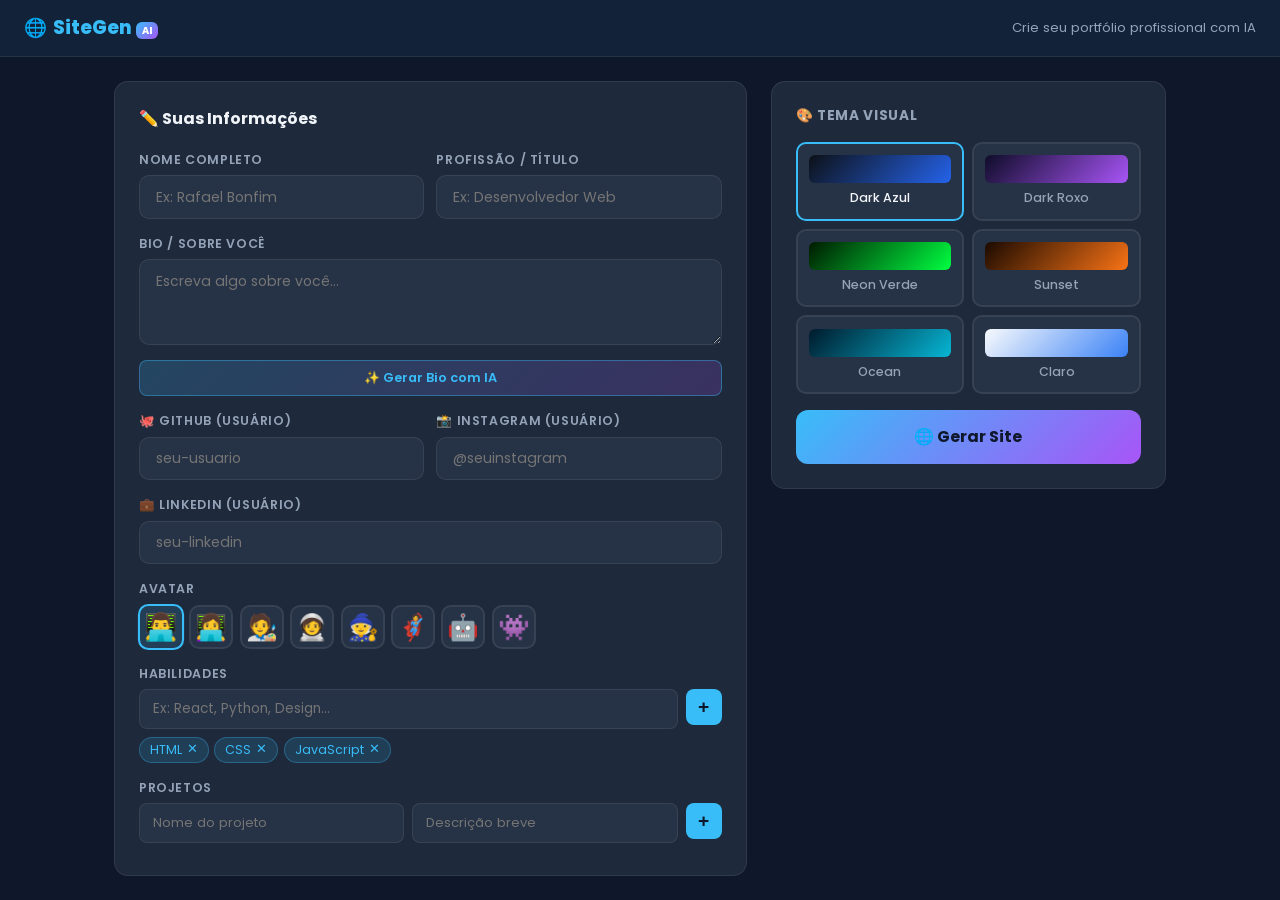
==== projeto-10-gerador-site/index.html @ 3b3d470b "feat: todos os projetos DS com APIs reais e redesign" ====
<!DOCTYPE html>
<html lang="pt-BR">
<head>
  <meta charset="UTF-8"/>
  <meta name="viewport" content="width=device-width, initial-scale=1.0"/>
  <title>🌐 Gerador de Site</title>
  <link rel="preconnect" href="https://fonts.googleapis.com"/>
  <link href="https://fonts.googleapis.com/css2?family=Poppins:wght@400;500;600;700;800&display=swap" rel="stylesheet"/>
  <link rel="stylesheet" href="style.css"/>
</head>
<body>
<div class="app">

  <!-- TELA DE FORMULÁRIO -->
  <div class="tela" id="tela-form">

    <header class="header">
      <div class="logo">🌐 <span>SiteGen <span class="badge-ai">AI</span></span></div>
      <p class="header-sub">Crie seu portfólio profissional com IA</p>
    </header>

    <div class="form-layout">

      <!-- Formulário -->
      <div class="form-card">
        <h2 class="form-titulo">✏️ Suas Informações</h2>

        <div class="form-row">
          <div class="campo">
            <label>Nome completo</label>
            <input type="text" id="f-nome" placeholder="Ex: Rafael Bonfim"/>
          </div>
          <div class="campo">
            <label>Profissão / Título</label>
            <input type="text" id="f-profissao" placeholder="Ex: Desenvolvedor Web"/>
          </div>
        </div>

        <div class="campo">
          <label>Bio / Sobre você</label>
          <textarea id="f-bio" rows="3" placeholder="Escreva algo sobre você…"></textarea>
          <button class="btn-ia-bio" id="btn-ia-bio" onclick="gerarBioIA()">
            ✨ Gerar Bio com IA
          </button>
        </div>

        <div class="form-row">
          <div class="campo">
            <label>🐙 GitHub (usuário)</label>
            <input type="text" id="f-github" placeholder="seu-usuario"/>
          </div>
          <div class="campo">
            <label>📸 Instagram (usuário)</label>
            <input type="text" id="f-instagram" placeholder="@seuinstagram"/>
          </div>
        </div>
        <div class="campo">
          <label>💼 LinkedIn (usuário)</label>
          <input type="text" id="f-linkedin" placeholder="seu-linkedin"/>
        </div>

        <!-- Avatar -->
        <div class="campo">
          <label>Avatar</label>
          <div class="avatar-grid" id="avatar-grid">
            <button class="avatar-op selected" onclick="selAvatar(this,'👨‍💻')">👨‍💻</button>
            <button class="avatar-op" onclick="selAvatar(this,'👩‍💻')">👩‍💻</button>
            <button class="avatar-op" onclick="selAvatar(this,'🧑‍🎨')">🧑‍🎨</button>
            <button class="avatar-op" onclick="selAvatar(this,'🧑‍🚀')">🧑‍🚀</button>
            <button class="avatar-op" onclick="selAvatar(this,'🧙')">🧙</button>
            <button class="avatar-op" onclick="selAvatar(this,'🦸')">🦸</button>
            <button class="avatar-op" onclick="selAvatar(this,'🤖')">🤖</button>
            <button class="avatar-op" onclick="selAvatar(this,'👾')">👾</button>
          </div>
        </div>

        <!-- Skills -->
        <div class="campo">
          <label>Habilidades</label>
          <div class="skill-input-row">
            <input type="text" id="skill-input" placeholder="Ex: React, Python, Design…" onkeypress="if(event.key==='Enter')addSkill()"/>
            <button class="btn-add-skill" onclick="addSkill()">+</button>
          </div>
          <div id="skills-lista" class="skills-lista"></div>
        </div>

        <!-- Projetos -->
        <div class="campo">
          <label>Projetos</label>
          <div class="proj-input-row">
            <input type="text" id="proj-nome" placeholder="Nome do projeto"/>
            <input type="text" id="proj-desc" placeholder="Descrição breve"/>
            <button class="btn-add-proj" onclick="addProjeto()">+</button>
          </div>
          <div id="projetos-lista" class="projetos-lista"></div>
        </div>

      </div>

      <!-- Temas + Gerar -->
      <div class="config-card">
        <h3 class="cfg-titulo">🎨 Tema Visual</h3>
        <div class="temas-grid">
          <button class="tema-btn active" data-tema="dark-azul" onclick="selTema(this,'dark-azul')">
            <span class="tema-preview" style="background:linear-gradient(135deg,#0d1117,#2563eb)"></span>
            <span>Dark Azul</span>
          </button>
          <button class="tema-btn" data-tema="dark-roxo" onclick="selTema(this,'dark-roxo')">
            <span class="tema-preview" style="background:linear-gradient(135deg,#0f0c29,#a855f7)"></span>
            <span>Dark Roxo</span>
          </button>
          <button class="tema-btn" data-tema="neon-verde" onclick="selTema(this,'neon-verde')">
            <span class="tema-preview" style="background:linear-gradient(135deg,#001a00,#00ff41)"></span>
            <span>Neon Verde</span>
          </button>
          <button class="tema-btn" data-tema="sunset" onclick="selTema(this,'sunset')">
            <span class="tema-preview" style="background:linear-gradient(135deg,#1a0a00,#f97316)"></span>
            <span>Sunset</span>
          </button>
          <button class="tema-btn" data-tema="ocean" onclick="selTema(this,'ocean')">
            <span class="tema-preview" style="background:linear-gradient(135deg,#001a2c,#06b6d4)"></span>
            <span>Ocean</span>
          </button>
          <button class="tema-btn" data-tema="claro" onclick="selTema(this,'claro')">
            <span class="tema-preview" style="background:linear-gradient(135deg,#f8fafc,#3b82f6)"></span>
            <span>Claro</span>
          </button>
        </div>

        <button class="btn-gerar-site" onclick="gerarSite()">
          🌐 Gerar Site
        </button>
      </div>

    </div>
  </div>

  <!-- TELA DE PREVIEW -->
  <div class="tela hidden" id="tela-preview">
    <div class="preview-header">
      <button class="btn-voltar" onclick="voltarForm()">← Editar</button>
      <span class="preview-title">Preview do seu Site</span>
      <button class="btn-exportar" onclick="exportarSite()">⬇️ Baixar HTML</button>
    </div>
    <div class="preview-frame" id="preview-conteudo"></div>
  </div>

</div>
<script src="script.js"></script>
</body>
</html>
---- projeto-10-gerador-site/style.css ----
/* Gerador de Site — style.css */
*,*::before,*::after{box-sizing:border-box;margin:0;padding:0}
:root{
  --bg:#0f172a;--surface:#1e293b;--surface2:#263245;
  --border:rgba(255,255,255,.08);--text:#f1f5f9;--muted:#94a3b8;
  --accent:#38bdf8;--accent2:#7dd3fc;--radius:14px;
}
html,body{height:100%;font-family:'Poppins',sans-serif;background:var(--bg);color:var(--text);overflow-x:hidden}
body::before{content:'';position:fixed;inset:0;z-index:-1;
  background:radial-gradient(ellipse at 20% 20%,rgba(56,189,248,.1),transparent 50%),
             radial-gradient(ellipse at 80% 80%,rgba(168,85,247,.08),transparent 50%)}
.app{min-height:100vh}
.tela{min-height:100vh;display:flex;flex-direction:column}
.tela.hidden{display:none!important}

/* HEADER */
.header{padding:.9rem 1.5rem;background:rgba(56,189,248,.07);border-bottom:1px solid var(--border);display:flex;align-items:center;gap:1rem;justify-content:space-between;flex-shrink:0}
.logo{font-size:1.15rem;font-weight:800;color:var(--accent);display:flex;align-items:center;gap:.4rem}
.badge-ai{background:linear-gradient(135deg,#38bdf8,#a855f7);color:white;font-size:.6rem;padding:2px 6px;border-radius:6px}
.header-sub{color:var(--muted);font-size:.82rem}

/* FORM LAYOUT */
.form-layout{display:grid;grid-template-columns:1.6fr 1fr;gap:1.5rem;padding:1.5rem;max-width:1100px;margin:0 auto;width:100%;flex:1;align-items:flex-start}

.form-card{background:var(--surface);border:1px solid var(--border);border-radius:var(--radius);padding:1.5rem;display:flex;flex-direction:column;gap:1rem}
.form-titulo{font-size:1rem;font-weight:700;color:var(--text);margin-bottom:.25rem}
.form-row{display:grid;grid-template-columns:1fr 1fr;gap:.75rem}

.campo label{display:block;font-size:.78rem;font-weight:600;color:var(--muted);text-transform:uppercase;letter-spacing:.05em;margin-bottom:.4rem}
.campo input,.campo textarea{width:100%;padding:.65rem 1rem;background:var(--surface2);border:1px solid var(--border);border-radius:10px;color:var(--text);font-family:inherit;font-size:.88rem;outline:none;transition:border-color .2s;resize:vertical}
.campo input:focus,.campo textarea:focus{border-color:var(--accent);box-shadow:0 0 0 3px rgba(56,189,248,.15)}

.btn-ia-bio{margin-top:.5rem;padding:.5rem 1rem;background:linear-gradient(135deg,rgba(56,189,248,.2),rgba(168,85,247,.2));border:1px solid rgba(56,189,248,.4);border-radius:8px;color:var(--accent);font-family:inherit;font-size:.8rem;font-weight:600;cursor:pointer;transition:all .2s;width:100%}
.btn-ia-bio:hover{background:linear-gradient(135deg,rgba(56,189,248,.3),rgba(168,85,247,.3));transform:translateY(-1px)}
.btn-ia-bio:disabled{opacity:.5;cursor:not-allowed}

/* Avatar */
.avatar-grid{display:flex;gap:.4rem;flex-wrap:wrap}
.avatar-op{font-size:1.6rem;width:44px;height:44px;border-radius:10px;border:2px solid var(--border);background:var(--surface2);cursor:pointer;transition:all .2s;display:flex;align-items:center;justify-content:center}
.avatar-op:hover{border-color:var(--accent);transform:scale(1.1)}
.avatar-op.selected{border-color:var(--accent);background:rgba(56,189,248,.15);transform:scale(1.05)}

/* Skills */
.skill-input-row{display:flex;gap:.5rem;margin-bottom:.5rem}
.skill-input-row input{flex:1;padding:.55rem .8rem;background:var(--surface2);border:1px solid var(--border);border-radius:8px;color:var(--text);font-family:inherit;font-size:.85rem;outline:none}
.skill-input-row input:focus{border-color:var(--accent)}
.btn-add-skill{width:36px;height:36px;background:var(--accent);border:none;border-radius:8px;color:#0f172a;font-size:1.2rem;font-weight:700;cursor:pointer;transition:all .2s;flex-shrink:0}
.btn-add-skill:hover{transform:scale(1.1)}
.skills-lista{display:flex;flex-wrap:wrap;gap:.35rem}
.skill-tag{background:rgba(56,189,248,.15);border:1px solid rgba(56,189,248,.3);color:var(--accent);padding:3px 10px;border-radius:20px;font-size:.78rem;display:flex;align-items:center;gap:.3rem}
.skill-tag button{background:none;border:none;color:var(--accent);cursor:pointer;font-size:.8rem;padding:0;line-height:1}

/* Projetos */
.proj-input-row{display:grid;grid-template-columns:1fr 1fr auto;gap:.5rem;margin-bottom:.5rem}
.proj-input-row input{padding:.55rem .8rem;background:var(--surface2);border:1px solid var(--border);border-radius:8px;color:var(--text);font-family:inherit;font-size:.82rem;outline:none}
.proj-input-row input:focus{border-color:var(--accent)}
.btn-add-proj{width:36px;height:36px;background:var(--accent);border:none;border-radius:8px;color:#0f172a;font-size:1.2rem;font-weight:700;cursor:pointer}
.projetos-lista{display:flex;flex-direction:column;gap:.35rem}
.proj-item{display:flex;align-items:center;gap:.5rem;padding:.45rem .75rem;background:var(--surface2);border-radius:8px;font-size:.82rem}
.proj-item span{flex:1}
.proj-item button{background:none;border:none;color:var(--muted);cursor:pointer;font-size:.9rem}

/* CONFIG CARD */
.config-card{background:var(--surface);border:1px solid var(--border);border-radius:var(--radius);padding:1.5rem;display:flex;flex-direction:column;gap:1rem;position:sticky;top:1rem}
.cfg-titulo{font-size:.85rem;font-weight:700;color:var(--muted);text-transform:uppercase;letter-spacing:.05em}

.temas-grid{display:grid;grid-template-columns:repeat(2,1fr);gap:.5rem}
.tema-btn{display:flex;flex-direction:column;gap:.4rem;padding:.7rem;background:var(--surface2);border:2px solid var(--border);border-radius:10px;cursor:pointer;transition:all .2s;font-family:inherit;font-size:.78rem;font-weight:500;color:var(--muted);align-items:center}
.tema-btn:hover{border-color:var(--accent);color:var(--text)}
.tema-btn.active{border-color:var(--accent);color:var(--text)}
.tema-preview{width:100%;height:28px;border-radius:6px}

.btn-gerar-site{width:100%;padding:.9rem;background:linear-gradient(135deg,var(--accent),#a855f7);border:none;border-radius:12px;color:#0f172a;font-family:inherit;font-size:1rem;font-weight:700;cursor:pointer;transition:all .2s}
.btn-gerar-site:hover{transform:translateY(-2px);box-shadow:0 8px 24px rgba(56,189,248,.4)}

/* PREVIEW */
#tela-preview{display:flex;flex-direction:column}
.preview-header{display:flex;align-items:center;gap:1rem;padding:.75rem 1.5rem;background:var(--surface);border-bottom:1px solid var(--border);flex-shrink:0}
.btn-voltar{padding:.5rem 1rem;background:var(--surface2);border:1px solid var(--border);border-radius:8px;color:var(--text);font-family:inherit;font-size:.85rem;cursor:pointer;transition:all .2s}
.btn-voltar:hover{border-color:var(--accent)}
.preview-title{flex:1;font-weight:600;font-size:.95rem}
.btn-exportar{padding:.5rem 1.25rem;background:linear-gradient(135deg,var(--accent),#a855f7);border:none;border-radius:8px;color:#0f172a;font-family:inherit;font-size:.85rem;font-weight:700;cursor:pointer;transition:all .2s}
.btn-exportar:hover{transform:translateY(-2px);box-shadow:0 4px 12px rgba(56,189,248,.4)}
.preview-frame{flex:1;overflow-y:auto;background:#fff}

@media(max-width:768px){
  .form-layout{grid-template-columns:1fr}
  .form-row{grid-template-columns:1fr}
  .proj-input-row{grid-template-columns:1fr;gap:.35rem}
  .config-card{position:static}
}
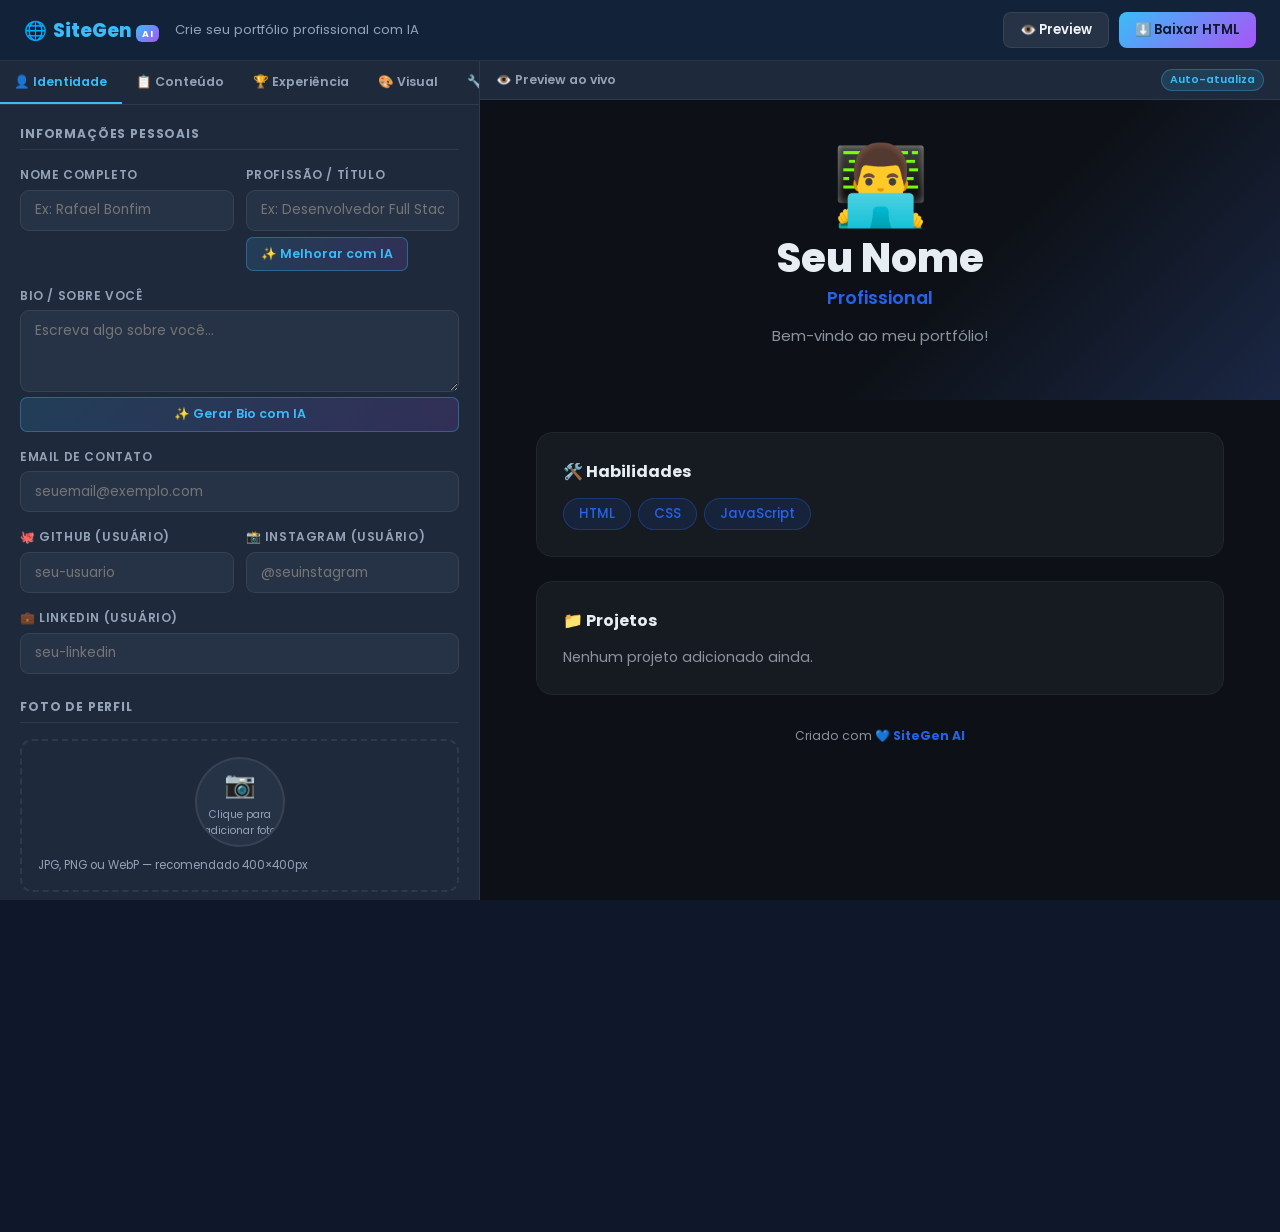
==== commit 8fa2f68f: "feat(projeto-10): gerador de site com 5 templates, 10 temas, IA por profissão, upload de imagens, lo" ====
--- a/projeto-10-gerador-site/index.html
+++ b/projeto-10-gerador-site/index.html
@@ -3,148 +3,584 @@
 <head>
   <meta charset="UTF-8"/>
   <meta name="viewport" content="width=device-width, initial-scale=1.0"/>
-  <title>🌐 Gerador de Site</title>
+  <title>🌐 SiteGen AI — Gerador de Portfólio</title>
   <link rel="preconnect" href="https://fonts.googleapis.com"/>
-  <link href="https://fonts.googleapis.com/css2?family=Poppins:wght@400;500;600;700;800&display=swap" rel="stylesheet"/>
+  <link href="https://fonts.googleapis.com/css2?family=Poppins:wght@300;400;500;600;700;800&family=Inter:wght@300;400;500;600;700&family=Fira+Code:wght@400;500;600&family=Space+Grotesk:wght@400;500;600;700&display=swap" rel="stylesheet"/>
   <link rel="stylesheet" href="style.css"/>
 </head>
 <body>
 <div class="app">
 
-  <!-- TELA DE FORMULÁRIO -->
-  <div class="tela" id="tela-form">
-
-    <header class="header">
+  <!-- ═══════════════════════════════════════════
+       TELA PRINCIPAL — EDITOR + PREVIEW AO VIVO
+  ═══════════════════════════════════════════ -->
+  <div class="tela" id="tela-editor">
+
+    <!-- TOPBAR -->
+    <header class="topbar">
       <div class="logo">🌐 <span>SiteGen <span class="badge-ai">AI</span></span></div>
-      <p class="header-sub">Crie seu portfólio profissional com IA</p>
+      <p class="topbar-sub">Crie seu portfólio profissional com IA</p>
+      <div class="topbar-actions">
+        <button class="btn-preview-full" onclick="abrirPreviewCompleto()">👁️ Preview</button>
+        <button class="btn-exportar-top" onclick="exportarSite()">⬇️ Baixar HTML</button>
+      </div>
     </header>
 
-    <div class="form-layout">
-
-      <!-- Formulário -->
-      <div class="form-card">
-        <h2 class="form-titulo">✏️ Suas Informações</h2>
-
-        <div class="form-row">
-          <div class="campo">
-            <label>Nome completo</label>
-            <input type="text" id="f-nome" placeholder="Ex: Rafael Bonfim"/>
-          </div>
-          <div class="campo">
-            <label>Profissão / Título</label>
-            <input type="text" id="f-profissao" placeholder="Ex: Desenvolvedor Web"/>
-          </div>
-        </div>
-
-        <div class="campo">
-          <label>Bio / Sobre você</label>
-          <textarea id="f-bio" rows="3" placeholder="Escreva algo sobre você…"></textarea>
-          <button class="btn-ia-bio" id="btn-ia-bio" onclick="gerarBioIA()">
-            ✨ Gerar Bio com IA
-          </button>
-        </div>
-
-        <div class="form-row">
-          <div class="campo">
-            <label>🐙 GitHub (usuário)</label>
-            <input type="text" id="f-github" placeholder="seu-usuario"/>
-          </div>
-          <div class="campo">
-            <label>📸 Instagram (usuário)</label>
-            <input type="text" id="f-instagram" placeholder="@seuinstagram"/>
-          </div>
-        </div>
-        <div class="campo">
-          <label>💼 LinkedIn (usuário)</label>
-          <input type="text" id="f-linkedin" placeholder="seu-linkedin"/>
-        </div>
-
-        <!-- Avatar -->
-        <div class="campo">
-          <label>Avatar</label>
-          <div class="avatar-grid" id="avatar-grid">
-            <button class="avatar-op selected" onclick="selAvatar(this,'👨‍💻')">👨‍💻</button>
-            <button class="avatar-op" onclick="selAvatar(this,'👩‍💻')">👩‍💻</button>
-            <button class="avatar-op" onclick="selAvatar(this,'🧑‍🎨')">🧑‍🎨</button>
-            <button class="avatar-op" onclick="selAvatar(this,'🧑‍🚀')">🧑‍🚀</button>
-            <button class="avatar-op" onclick="selAvatar(this,'🧙')">🧙</button>
-            <button class="avatar-op" onclick="selAvatar(this,'🦸')">🦸</button>
-            <button class="avatar-op" onclick="selAvatar(this,'🤖')">🤖</button>
-            <button class="avatar-op" onclick="selAvatar(this,'👾')">👾</button>
-          </div>
-        </div>
-
-        <!-- Skills -->
-        <div class="campo">
-          <label>Habilidades</label>
-          <div class="skill-input-row">
-            <input type="text" id="skill-input" placeholder="Ex: React, Python, Design…" onkeypress="if(event.key==='Enter')addSkill()"/>
-            <button class="btn-add-skill" onclick="addSkill()">+</button>
-          </div>
-          <div id="skills-lista" class="skills-lista"></div>
-        </div>
-
-        <!-- Projetos -->
-        <div class="campo">
-          <label>Projetos</label>
-          <div class="proj-input-row">
-            <input type="text" id="proj-nome" placeholder="Nome do projeto"/>
-            <input type="text" id="proj-desc" placeholder="Descrição breve"/>
-            <button class="btn-add-proj" onclick="addProjeto()">+</button>
-          </div>
-          <div id="projetos-lista" class="projetos-lista"></div>
-        </div>
-
-      </div>
-
-      <!-- Temas + Gerar -->
-      <div class="config-card">
-        <h3 class="cfg-titulo">🎨 Tema Visual</h3>
-        <div class="temas-grid">
-          <button class="tema-btn active" data-tema="dark-azul" onclick="selTema(this,'dark-azul')">
-            <span class="tema-preview" style="background:linear-gradient(135deg,#0d1117,#2563eb)"></span>
-            <span>Dark Azul</span>
-          </button>
-          <button class="tema-btn" data-tema="dark-roxo" onclick="selTema(this,'dark-roxo')">
-            <span class="tema-preview" style="background:linear-gradient(135deg,#0f0c29,#a855f7)"></span>
-            <span>Dark Roxo</span>
-          </button>
-          <button class="tema-btn" data-tema="neon-verde" onclick="selTema(this,'neon-verde')">
-            <span class="tema-preview" style="background:linear-gradient(135deg,#001a00,#00ff41)"></span>
-            <span>Neon Verde</span>
-          </button>
-          <button class="tema-btn" data-tema="sunset" onclick="selTema(this,'sunset')">
-            <span class="tema-preview" style="background:linear-gradient(135deg,#1a0a00,#f97316)"></span>
-            <span>Sunset</span>
-          </button>
-          <button class="tema-btn" data-tema="ocean" onclick="selTema(this,'ocean')">
-            <span class="tema-preview" style="background:linear-gradient(135deg,#001a2c,#06b6d4)"></span>
-            <span>Ocean</span>
-          </button>
-          <button class="tema-btn" data-tema="claro" onclick="selTema(this,'claro')">
-            <span class="tema-preview" style="background:linear-gradient(135deg,#f8fafc,#3b82f6)"></span>
-            <span>Claro</span>
-          </button>
-        </div>
-
-        <button class="btn-gerar-site" onclick="gerarSite()">
-          🌐 Gerar Site
-        </button>
+    <div class="editor-layout">
+
+      <!-- ── PAINEL ESQUERDO: FORMULÁRIO ── -->
+      <div class="painel-form" id="painel-form">
+
+        <!-- ABAS DE NAVEGAÇÃO -->
+        <div class="form-tabs">
+          <button class="tab-btn active" data-tab="identidade" onclick="mudarAba(this,'identidade')">👤 Identidade</button>
+          <button class="tab-btn" data-tab="conteudo" onclick="mudarAba(this,'conteudo')">📋 Conteúdo</button>
+          <button class="tab-btn" data-tab="experiencia" onclick="mudarAba(this,'experiencia')">🏆 Experiência</button>
+          <button class="tab-btn" data-tab="visual" onclick="mudarAba(this,'visual')">🎨 Visual</button>
+          <button class="tab-btn" data-tab="secoes" onclick="mudarAba(this,'secoes')">🔧 Seções</button>
+        </div>
+
+        <!-- ─────────────────── ABA: IDENTIDADE ─────────────────── -->
+        <div class="tab-content active" id="tab-identidade">
+
+          <div class="section-title">Informações pessoais</div>
+
+          <div class="form-row">
+            <div class="campo">
+              <label>Nome completo</label>
+              <input type="text" id="f-nome" placeholder="Ex: Rafael Bonfim" oninput="atualizarPreview()"/>
+            </div>
+            <div class="campo">
+              <label>Profissão / Título</label>
+              <input type="text" id="f-profissao" placeholder="Ex: Desenvolvedor Full Stack" oninput="atualizarPreview()"/>
+              <button class="btn-ia-mini" onclick="gerarTituloIA()">✨ Melhorar com IA</button>
+            </div>
+          </div>
+
+          <div class="campo">
+            <label>Bio / Sobre você</label>
+            <textarea id="f-bio" rows="3" placeholder="Escreva algo sobre você…" oninput="atualizarPreview()"></textarea>
+            <button class="btn-ia-bio" id="btn-ia-bio" onclick="gerarBioIA()">✨ Gerar Bio com IA</button>
+          </div>
+
+          <div class="campo">
+            <label>Email de contato</label>
+            <input type="email" id="f-email" placeholder="seuemail@exemplo.com" oninput="atualizarPreview()"/>
+          </div>
+
+          <div class="form-row">
+            <div class="campo">
+              <label>🐙 GitHub (usuário)</label>
+              <input type="text" id="f-github" placeholder="seu-usuario" oninput="atualizarPreview()"/>
+            </div>
+            <div class="campo">
+              <label>📸 Instagram (usuário)</label>
+              <input type="text" id="f-instagram" placeholder="@seuinstagram" oninput="atualizarPreview()"/>
+            </div>
+          </div>
+          <div class="campo">
+            <label>💼 LinkedIn (usuário)</label>
+            <input type="text" id="f-linkedin" placeholder="seu-linkedin" oninput="atualizarPreview()"/>
+          </div>
+
+          <!-- FOTO DE PERFIL -->
+          <div class="section-title" style="margin-top:.5rem">Foto de perfil</div>
+          <div class="upload-area" id="upload-perfil-area" onclick="document.getElementById('upload-perfil').click()">
+            <div class="upload-preview-wrap">
+              <div class="upload-avatar-preview" id="perfil-preview">
+                <span class="upload-placeholder-icon">📷</span>
+                <span class="upload-placeholder-text">Clique para adicionar foto</span>
+              </div>
+            </div>
+            <input type="file" id="upload-perfil" accept="image/*" style="display:none" onchange="carregarFotoPerfil(event)"/>
+            <div class="upload-info">
+              <span>JPG, PNG ou WebP — recomendado 400×400px</span>
+              <button class="btn-remover-img" id="btn-remover-perfil" onclick="removerFoto('perfil',event)" style="display:none">✕ Remover</button>
+            </div>
+          </div>
+
+          <!-- EMOJI FALLBACK -->
+          <div class="campo" id="campo-avatar-emoji">
+            <label>Ou escolha um avatar emoji</label>
+            <div class="avatar-grid" id="avatar-grid">
+              <button class="avatar-op selected" onclick="selAvatar(this,'👨‍💻')">👨‍💻</button>
+              <button class="avatar-op" onclick="selAvatar(this,'👩‍💻')">👩‍💻</button>
+              <button class="avatar-op" onclick="selAvatar(this,'🧑‍🎨')">🧑‍🎨</button>
+              <button class="avatar-op" onclick="selAvatar(this,'🧑‍🚀')">🧑‍🚀</button>
+              <button class="avatar-op" onclick="selAvatar(this,'🧙')">🧙</button>
+              <button class="avatar-op" onclick="selAvatar(this,'🦸')">🦸</button>
+              <button class="avatar-op" onclick="selAvatar(this,'🤖')">🤖</button>
+              <button class="avatar-op" onclick="selAvatar(this,'👾')">👾</button>
+              <button class="avatar-op" onclick="selAvatar(this,'🧑‍🔬')">🧑‍🔬</button>
+              <button class="avatar-op" onclick="selAvatar(this,'🎮')">🎮</button>
+            </div>
+          </div>
+
+          <!-- BANNER -->
+          <div class="section-title">Imagem de banner</div>
+          <div class="upload-area upload-banner-area" id="upload-banner-area" onclick="document.getElementById('upload-banner').click()">
+            <div class="banner-preview-wrap" id="banner-preview-wrap">
+              <span class="upload-placeholder-icon">🖼️</span>
+              <span class="upload-placeholder-text">Clique para adicionar banner (1200×400px)</span>
+            </div>
+            <input type="file" id="upload-banner" accept="image/*" style="display:none" onchange="carregarBanner(event)"/>
+            <div class="upload-info">
+              <span>JPG, PNG ou WebP — recomendado 1200×400px</span>
+              <button class="btn-remover-img" id="btn-remover-banner" onclick="removerFoto('banner',event)" style="display:none">✕ Remover</button>
+            </div>
+          </div>
+
+        </div>
+
+        <!-- ─────────────────── ABA: CONTEÚDO ─────────────────── -->
+        <div class="tab-content" id="tab-conteudo">
+
+          <!-- SKILLS -->
+          <div class="section-title">🛠️ Habilidades</div>
+          <div class="campo">
+            <div class="skill-input-row">
+              <input type="text" id="skill-input" placeholder="Ex: React, Python, Figma…" onkeypress="if(event.key==='Enter')addSkill()"/>
+              <button class="btn-add-skill" onclick="addSkill()">+</button>
+            </div>
+            <button class="btn-ia-mini" onclick="sugerirSkillsIA()" style="margin-bottom:.5rem">✨ Sugerir Skills com IA</button>
+            <div id="skills-lista" class="skills-lista"></div>
+          </div>
+
+          <!-- PROJETOS -->
+          <div class="section-title">📁 Projetos</div>
+          <div id="projetos-lista-editor" class="projetos-lista-editor"></div>
+          <button class="btn-adicionar-bloco" onclick="abrirModalProjeto()">+ Adicionar Projeto</button>
+
+          <!-- SOBRE LONGO -->
+          <div class="section-title">📝 Texto "Sobre mim" (expandido)</div>
+          <div class="campo">
+            <textarea id="f-sobre" rows="5" placeholder="Fale mais sobre sua história, motivações, objetivos de carreira…" oninput="atualizarPreview()"></textarea>
+          </div>
+
+        </div>
+
+        <!-- ─────────────────── ABA: EXPERIÊNCIA ─────────────────── -->
+        <div class="tab-content" id="tab-experiencia">
+
+          <div class="section-title">🏆 Experiência Profissional</div>
+          <div id="experiencias-lista-editor" class="experiencias-lista-editor"></div>
+          <button class="btn-adicionar-bloco" onclick="abrirModalExperiencia()">+ Adicionar Experiência</button>
+
+          <div class="section-title" style="margin-top:1.5rem">🎓 Formação Acadêmica</div>
+          <div id="formacoes-lista-editor" class="formacoes-lista-editor"></div>
+          <button class="btn-adicionar-bloco" onclick="abrirModalFormacao()">+ Adicionar Formação</button>
+
+        </div>
+
+        <!-- ─────────────────── ABA: VISUAL ─────────────────── -->
+        <div class="tab-content" id="tab-visual">
+
+          <div class="section-title">🎨 Tema de Cores</div>
+          <div class="temas-grid">
+            <button class="tema-btn active" data-tema="dark-azul" onclick="selTema(this,'dark-azul')">
+              <span class="tema-preview" style="background:linear-gradient(135deg,#0d1117,#2563eb)"></span>
+              <span>Dark Azul</span>
+            </button>
+            <button class="tema-btn" data-tema="dark-roxo" onclick="selTema(this,'dark-roxo')">
+              <span class="tema-preview" style="background:linear-gradient(135deg,#0f0c29,#a855f7)"></span>
+              <span>Dark Roxo</span>
+            </button>
+            <button class="tema-btn" data-tema="neon-verde" onclick="selTema(this,'neon-verde')">
+              <span class="tema-preview" style="background:linear-gradient(135deg,#001a00,#00ff41)"></span>
+              <span>Neon Verde</span>
+            </button>
+            <button class="tema-btn" data-tema="sunset" onclick="selTema(this,'sunset')">
+              <span class="tema-preview" style="background:linear-gradient(135deg,#1a0a00,#f97316)"></span>
+              <span>Sunset</span>
+            </button>
+            <button class="tema-btn" data-tema="ocean" onclick="selTema(this,'ocean')">
+              <span class="tema-preview" style="background:linear-gradient(135deg,#001a2c,#06b6d4)"></span>
+              <span>Ocean</span>
+            </button>
+            <button class="tema-btn" data-tema="claro" onclick="selTema(this,'claro')">
+              <span class="tema-preview" style="background:linear-gradient(135deg,#f8fafc,#3b82f6)"></span>
+              <span>Claro</span>
+            </button>
+            <button class="tema-btn" data-tema="midnight-pink" onclick="selTema(this,'midnight-pink')">
+              <span class="tema-preview" style="background:linear-gradient(135deg,#1a0020,#ec4899)"></span>
+              <span>Midnight Pink</span>
+            </button>
+            <button class="tema-btn" data-tema="cyberpunk" onclick="selTema(this,'cyberpunk')">
+              <span class="tema-preview" style="background:linear-gradient(135deg,#0a0a0a,#ffe600)"></span>
+              <span>Cyberpunk</span>
+            </button>
+            <button class="tema-btn" data-tema="mono" onclick="selTema(this,'mono')">
+              <span class="tema-preview" style="background:linear-gradient(135deg,#111,#888)"></span>
+              <span>Mono</span>
+            </button>
+            <button class="tema-btn" data-tema="minimal" onclick="selTema(this,'minimal')">
+              <span class="tema-preview" style="background:linear-gradient(135deg,#fff,#e5e7eb)"></span>
+              <span>Minimal</span>
+            </button>
+          </div>
+
+          <div class="section-title">🔤 Fonte</div>
+          <div class="fontes-grid">
+            <button class="fonte-btn active" data-fonte="Poppins" onclick="selFonte(this,'Poppins')" style="font-family:'Poppins'">Poppins</button>
+            <button class="fonte-btn" data-fonte="Inter" onclick="selFonte(this,'Inter')" style="font-family:'Inter'">Inter</button>
+            <button class="fonte-btn" data-fonte="Fira Code" onclick="selFonte(this,'Fira Code')" style="font-family:'Fira Code'">Fira Code</button>
+            <button class="fonte-btn" data-fonte="Space Grotesk" onclick="selFonte(this,'Space Grotesk')" style="font-family:'Space Grotesk'">Space Grotesk</button>
+          </div>
+
+          <div class="section-title">📐 Template</div>
+          <p class="section-hint" style="margin-bottom:.5rem">Cada template tem uma estrutura HTML completamente diferente</p>
+          <div class="templates-grid">
+
+            <button class="template-btn active" data-tpl="classic" onclick="selTemplate(this,'classic')">
+              <div class="tpl-preview">
+                <div class="tpl-p tpl-p-classic">
+                  <div class="tpl-circle"></div>
+                  <div class="tpl-line tpl-line-lg"></div>
+                  <div class="tpl-line tpl-line-sm"></div>
+                  <div class="tpl-line tpl-line-md"></div>
+                </div>
+              </div>
+              <strong>Classic</strong>
+              <span>Coluna central, hero com foto grande</span>
+            </button>
+
+            <button class="template-btn" data-tpl="sidebar" onclick="selTemplate(this,'sidebar')">
+              <div class="tpl-preview">
+                <div class="tpl-p tpl-p-sidebar">
+                  <div class="tpl-sidebar-col">
+                    <div class="tpl-circle tpl-circle-sm"></div>
+                    <div class="tpl-line tpl-line-xs"></div>
+                    <div class="tpl-line tpl-line-xs"></div>
+                  </div>
+                  <div class="tpl-main-col">
+                    <div class="tpl-line tpl-line-md"></div>
+                    <div class="tpl-line tpl-line-sm"></div>
+                    <div class="tpl-line tpl-line-lg"></div>
+                  </div>
+                </div>
+              </div>
+              <strong>Sidebar</strong>
+              <span>Perfil lateral fixo + conteúdo</span>
+            </button>
+
+            <button class="template-btn" data-tpl="landing" onclick="selTemplate(this,'landing')">
+              <div class="tpl-preview">
+                <div class="tpl-p tpl-p-landing">
+                  <div class="tpl-hero-full"></div>
+                  <div class="tpl-line tpl-line-md" style="margin-top:4px"></div>
+                  <div class="tpl-grid-2">
+                    <div class="tpl-card-mini"></div>
+                    <div class="tpl-card-mini"></div>
+                  </div>
+                </div>
+              </div>
+              <strong>Landing</strong>
+              <span>Hero fullscreen estilo agência</span>
+            </button>
+
+            <button class="template-btn" data-tpl="cardgrid" onclick="selTemplate(this,'cardgrid')">
+              <div class="tpl-preview">
+                <div class="tpl-p tpl-p-cardgrid">
+                  <div class="tpl-grid-asym">
+                    <div class="tpl-card-mini tpl-card-tall"></div>
+                    <div class="tpl-right-col">
+                      <div class="tpl-card-mini"></div>
+                      <div class="tpl-card-mini"></div>
+                    </div>
+                  </div>
+                  <div class="tpl-grid-3">
+                    <div class="tpl-card-mini"></div>
+                    <div class="tpl-card-mini"></div>
+                    <div class="tpl-card-mini"></div>
+                  </div>
+                </div>
+              </div>
+              <strong>Card Grid</strong>
+              <span>Cards flutuantes assimétricos</span>
+            </button>
+
+            <button class="template-btn" data-tpl="terminal" onclick="selTemplate(this,'terminal')">
+              <div class="tpl-preview">
+                <div class="tpl-p tpl-p-terminal">
+                  <div class="tpl-term-bar">
+                    <span class="tpl-dot r"></span>
+                    <span class="tpl-dot y"></span>
+                    <span class="tpl-dot g"></span>
+                  </div>
+                  <div class="tpl-line tpl-line-code"></div>
+                  <div class="tpl-line tpl-line-code tpl-line-acc"></div>
+                  <div class="tpl-line tpl-line-code"></div>
+                  <div class="tpl-line tpl-line-code tpl-line-sm"></div>
+                </div>
+              </div>
+              <strong>Terminal</strong>
+              <span>Estética de código e CLI</span>
+            </button>
+
+          </div>
+
+        </div>
+
+        <!-- ─────────────────── ABA: SEÇÕES ─────────────────── -->
+        <div class="tab-content" id="tab-secoes">
+          <div class="section-title">🔧 Ativar / Desativar Seções</div>
+          <p class="section-hint">Escolha quais seções aparecerão no site gerado</p>
+
+          <div class="secoes-lista">
+            <div class="secao-item">
+              <div class="secao-info">
+                <span class="secao-icon">🧑</span>
+                <div>
+                  <strong>Hero</strong>
+                  <span class="secao-desc">Foto, nome, bio e redes sociais</span>
+                </div>
+              </div>
+              <label class="toggle">
+                <input type="checkbox" id="sec-hero" checked disabled/>
+                <span class="toggle-slider"></span>
+              </label>
+            </div>
+
+            <div class="secao-item">
+              <div class="secao-info">
+                <span class="secao-icon">📝</span>
+                <div>
+                  <strong>Sobre mim</strong>
+                  <span class="secao-desc">Texto expandido sobre você</span>
+                </div>
+              </div>
+              <label class="toggle">
+                <input type="checkbox" id="sec-sobre" checked onchange="atualizarPreview()"/>
+                <span class="toggle-slider"></span>
+              </label>
+            </div>
+
+            <div class="secao-item">
+              <div class="secao-info">
+                <span class="secao-icon">🛠️</span>
+                <div>
+                  <strong>Habilidades</strong>
+                  <span class="secao-desc">Tags de skills e tecnologias</span>
+                </div>
+              </div>
+              <label class="toggle">
+                <input type="checkbox" id="sec-skills" checked onchange="atualizarPreview()"/>
+                <span class="toggle-slider"></span>
+              </label>
+            </div>
+
+            <div class="secao-item">
+              <div class="secao-info">
+                <span class="secao-icon">📁</span>
+                <div>
+                  <strong>Projetos</strong>
+                  <span class="secao-desc">Cards de projetos com links</span>
+                </div>
+              </div>
+              <label class="toggle">
+                <input type="checkbox" id="sec-projetos" checked onchange="atualizarPreview()"/>
+                <span class="toggle-slider"></span>
+              </label>
+            </div>
+
+            <div class="secao-item">
+              <div class="secao-info">
+                <span class="secao-icon">🏆</span>
+                <div>
+                  <strong>Experiência</strong>
+                  <span class="secao-desc">Timeline de experiências profissionais</span>
+                </div>
+              </div>
+              <label class="toggle">
+                <input type="checkbox" id="sec-experiencia" checked onchange="atualizarPreview()"/>
+                <span class="toggle-slider"></span>
+              </label>
+            </div>
+
+            <div class="secao-item">
+              <div class="secao-info">
+                <span class="secao-icon">🎓</span>
+                <div>
+                  <strong>Formação</strong>
+                  <span class="secao-desc">Cursos e graduações</span>
+                </div>
+              </div>
+              <label class="toggle">
+                <input type="checkbox" id="sec-formacao" checked onchange="atualizarPreview()"/>
+                <span class="toggle-slider"></span>
+              </label>
+            </div>
+
+            <div class="secao-item">
+              <div class="secao-info">
+                <span class="secao-icon">📬</span>
+                <div>
+                  <strong>Contato</strong>
+                  <span class="secao-desc">Email e redes sociais em destaque</span>
+                </div>
+              </div>
+              <label class="toggle">
+                <input type="checkbox" id="sec-contato" checked onchange="atualizarPreview()"/>
+                <span class="toggle-slider"></span>
+              </label>
+            </div>
+          </div>
+        </div>
+
+      </div>
+
+      <!-- ── PAINEL DIREITO: PREVIEW AO VIVO ── -->
+      <div class="painel-preview" id="painel-preview">
+        <div class="preview-live-header">
+          <span>👁️ Preview ao vivo</span>
+          <span class="preview-live-badge" id="preview-live-badge">Auto-atualiza</span>
+        </div>
+        <div class="preview-live-frame" id="preview-live-frame">
+          <!-- Renderizado pelo JS -->
+        </div>
       </div>
 
     </div>
   </div>
 
-  <!-- TELA DE PREVIEW -->
+  <!-- ═══════════════════════════════════════════
+       TELA DE PREVIEW COMPLETO
+  ═══════════════════════════════════════════ -->
   <div class="tela hidden" id="tela-preview">
     <div class="preview-header">
-      <button class="btn-voltar" onclick="voltarForm()">← Editar</button>
+      <button class="btn-voltar" onclick="voltarEditor()">← Editar</button>
       <span class="preview-title">Preview do seu Site</span>
       <button class="btn-exportar" onclick="exportarSite()">⬇️ Baixar HTML</button>
     </div>
     <div class="preview-frame" id="preview-conteudo"></div>
   </div>
 
+  <!-- ═══════════════════════════════════════════
+       MODAL: ADICIONAR PROJETO
+  ═══════════════════════════════════════════ -->
+  <div class="modal-overlay hidden" id="modal-projeto">
+    <div class="modal-box">
+      <div class="modal-header">
+        <h3>📁 Adicionar Projeto</h3>
+        <button class="modal-close" onclick="fecharModal('modal-projeto')">✕</button>
+      </div>
+      <div class="modal-body">
+        <div class="campo">
+          <label>Nome do projeto *</label>
+          <input type="text" id="mp-nome" placeholder="Ex: E-commerce React"/>
+        </div>
+        <div class="campo">
+          <label>Descrição</label>
+          <textarea id="mp-desc" rows="2" placeholder="Descreva brevemente o projeto…"></textarea>
+          <button class="btn-ia-mini" onclick="gerarDescProjetoIA()">✨ Gerar descrição com IA</button>
+        </div>
+        <div class="campo">
+          <label>URL / Link do projeto</label>
+          <input type="url" id="mp-url" placeholder="https://meu-projeto.com"/>
+        </div>
+        <div class="campo">
+          <label>URL da imagem de capa</label>
+          <input type="url" id="mp-img" placeholder="https://… ou deixe em branco" oninput="previewImgProjeto()"/>
+          <div class="img-projeto-preview" id="img-projeto-preview" style="display:none">
+            <img id="img-projeto-preview-img" src="" alt="preview"/>
+          </div>
+        </div>
+        <div class="campo">
+          <label>Tecnologias utilizadas</label>
+          <input type="text" id="mp-techs" placeholder="React, Node.js, PostgreSQL…"/>
+        </div>
+        <div class="campo">
+          <label>Status</label>
+          <select id="mp-status">
+            <option value="concluido">✅ Concluído</option>
+            <option value="desenvolvimento">🔧 Em Desenvolvimento</option>
+            <option value="opensource">🌐 Open Source</option>
+          </select>
+        </div>
+      </div>
+      <div class="modal-footer">
+        <button class="btn-cancelar" onclick="fecharModal('modal-projeto')">Cancelar</button>
+        <button class="btn-confirmar" onclick="salvarProjeto()">Adicionar Projeto</button>
+      </div>
+    </div>
+  </div>
+
+  <!-- ═══════════════════════════════════════════
+       MODAL: ADICIONAR EXPERIÊNCIA
+  ═══════════════════════════════════════════ -->
+  <div class="modal-overlay hidden" id="modal-experiencia">
+    <div class="modal-box">
+      <div class="modal-header">
+        <h3>🏆 Adicionar Experiência</h3>
+        <button class="modal-close" onclick="fecharModal('modal-experiencia')">✕</button>
+      </div>
+      <div class="modal-body">
+        <div class="campo">
+          <label>Empresa *</label>
+          <input type="text" id="me-empresa" placeholder="Ex: Google, Freelancer…"/>
+        </div>
+        <div class="campo">
+          <label>Cargo *</label>
+          <input type="text" id="me-cargo" placeholder="Ex: Desenvolvedor Front-end Senior"/>
+        </div>
+        <div class="form-row">
+          <div class="campo">
+            <label>Início</label>
+            <input type="text" id="me-inicio" placeholder="Jan 2022"/>
+          </div>
+          <div class="campo">
+            <label>Fim</label>
+            <input type="text" id="me-fim" placeholder="Dez 2023 (ou 'Atual')"/>
+          </div>
+        </div>
+        <div class="campo">
+          <label>Descrição das atividades</label>
+          <textarea id="me-desc" rows="3" placeholder="Descreva suas responsabilidades e conquistas…"></textarea>
+        </div>
+      </div>
+      <div class="modal-footer">
+        <button class="btn-cancelar" onclick="fecharModal('modal-experiencia')">Cancelar</button>
+        <button class="btn-confirmar" onclick="salvarExperiencia()">Adicionar Experiência</button>
+      </div>
+    </div>
+  </div>
+
+  <!-- ═══════════════════════════════════════════
+       MODAL: ADICIONAR FORMAÇÃO
+  ═══════════════════════════════════════════ -->
+  <div class="modal-overlay hidden" id="modal-formacao">
+    <div class="modal-box">
+      <div class="modal-header">
+        <h3>🎓 Adicionar Formação</h3>
+        <button class="modal-close" onclick="fecharModal('modal-formacao')">✕</button>
+      </div>
+      <div class="modal-body">
+        <div class="campo">
+          <label>Instituição *</label>
+          <input type="text" id="mf-instituicao" placeholder="Ex: USP, FIAP, Alura…"/>
+        </div>
+        <div class="campo">
+          <label>Curso / Grau *</label>
+          <input type="text" id="mf-curso" placeholder="Ex: Bacharelado em Ciência da Computação"/>
+        </div>
+        <div class="form-row">
+          <div class="campo">
+            <label>Início</label>
+            <input type="text" id="mf-inicio" placeholder="2020"/>
+          </div>
+          <div class="campo">
+            <label>Conclusão</label>
+            <input type="text" id="mf-fim" placeholder="2024 (ou 'Em andamento')"/>
+          </div>
+        </div>
+      </div>
+      <div class="modal-footer">
+        <button class="btn-cancelar" onclick="fecharModal('modal-formacao')">Cancelar</button>
+        <button class="btn-confirmar" onclick="salvarFormacao()">Adicionar Formação</button>
+      </div>
+    </div>
+  </div>
+
 </div>
 <script src="script.js"></script>
 </body>
--- a/projeto-10-gerador-site/style.css
+++ b/projeto-10-gerador-site/style.css
@@ -1,91 +1,990 @@
-/* Gerador de Site — style.css */
-*,*::before,*::after{box-sizing:border-box;margin:0;padding:0}
-:root{
-  --bg:#0f172a;--surface:#1e293b;--surface2:#263245;
-  --border:rgba(255,255,255,.08);--text:#f1f5f9;--muted:#94a3b8;
-  --accent:#38bdf8;--accent2:#7dd3fc;--radius:14px;
-}
-html,body{height:100%;font-family:'Poppins',sans-serif;background:var(--bg);color:var(--text);overflow-x:hidden}
-body::before{content:'';position:fixed;inset:0;z-index:-1;
-  background:radial-gradient(ellipse at 20% 20%,rgba(56,189,248,.1),transparent 50%),
-             radial-gradient(ellipse at 80% 80%,rgba(168,85,247,.08),transparent 50%)}
-.app{min-height:100vh}
-.tela{min-height:100vh;display:flex;flex-direction:column}
-.tela.hidden{display:none!important}
-
-/* HEADER */
-.header{padding:.9rem 1.5rem;background:rgba(56,189,248,.07);border-bottom:1px solid var(--border);display:flex;align-items:center;gap:1rem;justify-content:space-between;flex-shrink:0}
-.logo{font-size:1.15rem;font-weight:800;color:var(--accent);display:flex;align-items:center;gap:.4rem}
-.badge-ai{background:linear-gradient(135deg,#38bdf8,#a855f7);color:white;font-size:.6rem;padding:2px 6px;border-radius:6px}
-.header-sub{color:var(--muted);font-size:.82rem}
-
-/* FORM LAYOUT */
-.form-layout{display:grid;grid-template-columns:1.6fr 1fr;gap:1.5rem;padding:1.5rem;max-width:1100px;margin:0 auto;width:100%;flex:1;align-items:flex-start}
-
-.form-card{background:var(--surface);border:1px solid var(--border);border-radius:var(--radius);padding:1.5rem;display:flex;flex-direction:column;gap:1rem}
-.form-titulo{font-size:1rem;font-weight:700;color:var(--text);margin-bottom:.25rem}
-.form-row{display:grid;grid-template-columns:1fr 1fr;gap:.75rem}
-
-.campo label{display:block;font-size:.78rem;font-weight:600;color:var(--muted);text-transform:uppercase;letter-spacing:.05em;margin-bottom:.4rem}
-.campo input,.campo textarea{width:100%;padding:.65rem 1rem;background:var(--surface2);border:1px solid var(--border);border-radius:10px;color:var(--text);font-family:inherit;font-size:.88rem;outline:none;transition:border-color .2s;resize:vertical}
-.campo input:focus,.campo textarea:focus{border-color:var(--accent);box-shadow:0 0 0 3px rgba(56,189,248,.15)}
-
-.btn-ia-bio{margin-top:.5rem;padding:.5rem 1rem;background:linear-gradient(135deg,rgba(56,189,248,.2),rgba(168,85,247,.2));border:1px solid rgba(56,189,248,.4);border-radius:8px;color:var(--accent);font-family:inherit;font-size:.8rem;font-weight:600;cursor:pointer;transition:all .2s;width:100%}
-.btn-ia-bio:hover{background:linear-gradient(135deg,rgba(56,189,248,.3),rgba(168,85,247,.3));transform:translateY(-1px)}
-.btn-ia-bio:disabled{opacity:.5;cursor:not-allowed}
-
-/* Avatar */
-.avatar-grid{display:flex;gap:.4rem;flex-wrap:wrap}
-.avatar-op{font-size:1.6rem;width:44px;height:44px;border-radius:10px;border:2px solid var(--border);background:var(--surface2);cursor:pointer;transition:all .2s;display:flex;align-items:center;justify-content:center}
-.avatar-op:hover{border-color:var(--accent);transform:scale(1.1)}
-.avatar-op.selected{border-color:var(--accent);background:rgba(56,189,248,.15);transform:scale(1.05)}
-
-/* Skills */
-.skill-input-row{display:flex;gap:.5rem;margin-bottom:.5rem}
-.skill-input-row input{flex:1;padding:.55rem .8rem;background:var(--surface2);border:1px solid var(--border);border-radius:8px;color:var(--text);font-family:inherit;font-size:.85rem;outline:none}
-.skill-input-row input:focus{border-color:var(--accent)}
-.btn-add-skill{width:36px;height:36px;background:var(--accent);border:none;border-radius:8px;color:#0f172a;font-size:1.2rem;font-weight:700;cursor:pointer;transition:all .2s;flex-shrink:0}
-.btn-add-skill:hover{transform:scale(1.1)}
-.skills-lista{display:flex;flex-wrap:wrap;gap:.35rem}
-.skill-tag{background:rgba(56,189,248,.15);border:1px solid rgba(56,189,248,.3);color:var(--accent);padding:3px 10px;border-radius:20px;font-size:.78rem;display:flex;align-items:center;gap:.3rem}
-.skill-tag button{background:none;border:none;color:var(--accent);cursor:pointer;font-size:.8rem;padding:0;line-height:1}
-
-/* Projetos */
-.proj-input-row{display:grid;grid-template-columns:1fr 1fr auto;gap:.5rem;margin-bottom:.5rem}
-.proj-input-row input{padding:.55rem .8rem;background:var(--surface2);border:1px solid var(--border);border-radius:8px;color:var(--text);font-family:inherit;font-size:.82rem;outline:none}
-.proj-input-row input:focus{border-color:var(--accent)}
-.btn-add-proj{width:36px;height:36px;background:var(--accent);border:none;border-radius:8px;color:#0f172a;font-size:1.2rem;font-weight:700;cursor:pointer}
-.projetos-lista{display:flex;flex-direction:column;gap:.35rem}
-.proj-item{display:flex;align-items:center;gap:.5rem;padding:.45rem .75rem;background:var(--surface2);border-radius:8px;font-size:.82rem}
-.proj-item span{flex:1}
-.proj-item button{background:none;border:none;color:var(--muted);cursor:pointer;font-size:.9rem}
-
-/* CONFIG CARD */
-.config-card{background:var(--surface);border:1px solid var(--border);border-radius:var(--radius);padding:1.5rem;display:flex;flex-direction:column;gap:1rem;position:sticky;top:1rem}
-.cfg-titulo{font-size:.85rem;font-weight:700;color:var(--muted);text-transform:uppercase;letter-spacing:.05em}
-
-.temas-grid{display:grid;grid-template-columns:repeat(2,1fr);gap:.5rem}
-.tema-btn{display:flex;flex-direction:column;gap:.4rem;padding:.7rem;background:var(--surface2);border:2px solid var(--border);border-radius:10px;cursor:pointer;transition:all .2s;font-family:inherit;font-size:.78rem;font-weight:500;color:var(--muted);align-items:center}
-.tema-btn:hover{border-color:var(--accent);color:var(--text)}
-.tema-btn.active{border-color:var(--accent);color:var(--text)}
-.tema-preview{width:100%;height:28px;border-radius:6px}
-
-.btn-gerar-site{width:100%;padding:.9rem;background:linear-gradient(135deg,var(--accent),#a855f7);border:none;border-radius:12px;color:#0f172a;font-family:inherit;font-size:1rem;font-weight:700;cursor:pointer;transition:all .2s}
-.btn-gerar-site:hover{transform:translateY(-2px);box-shadow:0 8px 24px rgba(56,189,248,.4)}
-
-/* PREVIEW */
-#tela-preview{display:flex;flex-direction:column}
-.preview-header{display:flex;align-items:center;gap:1rem;padding:.75rem 1.5rem;background:var(--surface);border-bottom:1px solid var(--border);flex-shrink:0}
-.btn-voltar{padding:.5rem 1rem;background:var(--surface2);border:1px solid var(--border);border-radius:8px;color:var(--text);font-family:inherit;font-size:.85rem;cursor:pointer;transition:all .2s}
-.btn-voltar:hover{border-color:var(--accent)}
-.preview-title{flex:1;font-weight:600;font-size:.95rem}
-.btn-exportar{padding:.5rem 1.25rem;background:linear-gradient(135deg,var(--accent),#a855f7);border:none;border-radius:8px;color:#0f172a;font-family:inherit;font-size:.85rem;font-weight:700;cursor:pointer;transition:all .2s}
-.btn-exportar:hover{transform:translateY(-2px);box-shadow:0 4px 12px rgba(56,189,248,.4)}
-.preview-frame{flex:1;overflow-y:auto;background:#fff}
-
-@media(max-width:768px){
-  .form-layout{grid-template-columns:1fr}
-  .form-row{grid-template-columns:1fr}
-  .proj-input-row{grid-template-columns:1fr;gap:.35rem}
-  .config-card{position:static}
-}
+/* ═══════════════════════════════════════════════════════════
+   SiteGen AI — style.css
+═══════════════════════════════════════════════════════════ */
+
+*, *::before, *::after { box-sizing: border-box; margin: 0; padding: 0; }
+
+:root {
+  --bg:       #0f172a;
+  --surface:  #1e293b;
+  --surface2: #263245;
+  --border:   rgba(255,255,255,.08);
+  --text:     #f1f5f9;
+  --muted:    #94a3b8;
+  --accent:   #38bdf8;
+  --radius:   14px;
+  --shadow:   0 4px 24px rgba(0,0,0,.35);
+}
+
+html, body {
+  height: 100%;
+  font-family: 'Poppins', sans-serif;
+  background: var(--bg);
+  color: var(--text);
+  overflow-x: hidden;
+}
+
+body::before {
+  content: '';
+  position: fixed;
+  inset: 0;
+  z-index: -1;
+  background:
+    radial-gradient(ellipse at 15% 15%, rgba(56,189,248,.12), transparent 50%),
+    radial-gradient(ellipse at 85% 85%, rgba(168,85,247,.09), transparent 50%);
+}
+
+.app { min-height: 100vh; display: flex; flex-direction: column; }
+.tela { flex: 1; display: flex; flex-direction: column; min-height: 100vh; }
+.tela.hidden { display: none !important; }
+
+/* ── TOPBAR ─────────────────────────────────────────────────── */
+.topbar {
+  display: flex;
+  align-items: center;
+  gap: 1rem;
+  padding: .75rem 1.5rem;
+  background: rgba(56,189,248,.07);
+  border-bottom: 1px solid var(--border);
+  flex-shrink: 0;
+  flex-wrap: wrap;
+}
+
+.logo {
+  font-size: 1.15rem;
+  font-weight: 800;
+  color: var(--accent);
+  display: flex;
+  align-items: center;
+  gap: .4rem;
+}
+
+.badge-ai {
+  background: linear-gradient(135deg, #38bdf8, #a855f7);
+  color: white;
+  font-size: .58rem;
+  padding: 2px 6px;
+  border-radius: 6px;
+  font-weight: 700;
+  letter-spacing: .04em;
+}
+
+.topbar-sub {
+  color: var(--muted);
+  font-size: .82rem;
+  flex: 1;
+}
+
+.topbar-actions {
+  display: flex;
+  gap: .6rem;
+}
+
+.btn-preview-full,
+.btn-exportar-top {
+  padding: .45rem 1rem;
+  border-radius: 8px;
+  font-family: inherit;
+  font-size: .82rem;
+  font-weight: 600;
+  cursor: pointer;
+  transition: all .2s;
+}
+
+.btn-preview-full {
+  background: var(--surface2);
+  border: 1px solid var(--border);
+  color: var(--text);
+}
+.btn-preview-full:hover { border-color: var(--accent); }
+
+.btn-exportar-top {
+  background: linear-gradient(135deg, var(--accent), #a855f7);
+  border: none;
+  color: #0f172a;
+}
+.btn-exportar-top:hover { transform: translateY(-1px); box-shadow: 0 4px 14px rgba(56,189,248,.4); }
+
+/* ── EDITOR LAYOUT ──────────────────────────────────────────── */
+.editor-layout {
+  display: grid;
+  grid-template-columns: 480px 1fr;
+  flex: 1;
+  overflow: hidden;
+  height: calc(100vh - 52px);
+}
+
+/* ── PAINEL FORM ────────────────────────────────────────────── */
+.painel-form {
+  display: flex;
+  flex-direction: column;
+  overflow-y: auto;
+  border-right: 1px solid var(--border);
+  background: var(--surface);
+}
+
+/* ── ABAS ───────────────────────────────────────────────────── */
+.form-tabs {
+  display: flex;
+  gap: 0;
+  border-bottom: 1px solid var(--border);
+  flex-shrink: 0;
+  overflow-x: auto;
+  scrollbar-width: none;
+}
+.form-tabs::-webkit-scrollbar { display: none; }
+
+.tab-btn {
+  padding: .7rem .9rem;
+  background: none;
+  border: none;
+  border-bottom: 2px solid transparent;
+  color: var(--muted);
+  font-family: inherit;
+  font-size: .78rem;
+  font-weight: 600;
+  cursor: pointer;
+  white-space: nowrap;
+  transition: all .2s;
+}
+.tab-btn:hover { color: var(--text); }
+.tab-btn.active { color: var(--accent); border-bottom-color: var(--accent); }
+
+.tab-content {
+  display: none;
+  flex-direction: column;
+  gap: 1rem;
+  padding: 1.25rem;
+  flex: 1;
+}
+.tab-content.active { display: flex; }
+
+/* ── SECTION TITLE ──────────────────────────────────────────── */
+.section-title {
+  font-size: .75rem;
+  font-weight: 700;
+  color: var(--muted);
+  text-transform: uppercase;
+  letter-spacing: .07em;
+  padding-bottom: .4rem;
+  border-bottom: 1px solid var(--border);
+}
+
+.section-hint {
+  color: var(--muted);
+  font-size: .8rem;
+  margin-top: -.5rem;
+}
+
+/* ── CAMPO ──────────────────────────────────────────────────── */
+.campo { display: flex; flex-direction: column; gap: .35rem; }
+
+.campo label {
+  font-size: .75rem;
+  font-weight: 600;
+  color: var(--muted);
+  text-transform: uppercase;
+  letter-spacing: .05em;
+}
+
+.campo input,
+.campo textarea,
+.campo select {
+  width: 100%;
+  padding: .6rem .9rem;
+  background: var(--surface2);
+  border: 1px solid var(--border);
+  border-radius: 9px;
+  color: var(--text);
+  font-family: inherit;
+  font-size: .86rem;
+  outline: none;
+  transition: border-color .2s, box-shadow .2s;
+  resize: vertical;
+}
+.campo input:focus,
+.campo textarea:focus,
+.campo select:focus {
+  border-color: var(--accent);
+  box-shadow: 0 0 0 3px rgba(56,189,248,.12);
+}
+
+.campo select {
+  cursor: pointer;
+  appearance: none;
+  background-image: url("data:image/svg+xml,%3Csvg xmlns='http://www.w3.org/2000/svg' width='12' height='8' viewBox='0 0 12 8'%3E%3Cpath d='M1 1l5 5 5-5' stroke='%2394a3b8' stroke-width='1.5' fill='none'/%3E%3C/svg%3E");
+  background-repeat: no-repeat;
+  background-position: right .75rem center;
+  padding-right: 2rem;
+}
+
+.form-row { display: grid; grid-template-columns: 1fr 1fr; gap: .75rem; }
+
+/* ── BOTÕES IA ──────────────────────────────────────────────── */
+.btn-ia-bio,
+.btn-ia-mini {
+  padding: .45rem .9rem;
+  background: linear-gradient(135deg, rgba(56,189,248,.15), rgba(168,85,247,.15));
+  border: 1px solid rgba(56,189,248,.35);
+  border-radius: 7px;
+  color: var(--accent);
+  font-family: inherit;
+  font-size: .78rem;
+  font-weight: 600;
+  cursor: pointer;
+  transition: all .2s;
+  align-self: flex-start;
+}
+.btn-ia-bio { width: 100%; align-self: stretch; }
+.btn-ia-bio:hover, .btn-ia-mini:hover {
+  background: linear-gradient(135deg, rgba(56,189,248,.25), rgba(168,85,247,.25));
+  transform: translateY(-1px);
+}
+.btn-ia-bio:disabled, .btn-ia-mini:disabled { opacity: .5; cursor: not-allowed; transform: none; }
+
+/* ── AVATAR ─────────────────────────────────────────────────── */
+.avatar-grid { display: flex; gap: .4rem; flex-wrap: wrap; }
+
+.avatar-op {
+  font-size: 1.55rem;
+  width: 42px;
+  height: 42px;
+  border-radius: 9px;
+  border: 2px solid var(--border);
+  background: var(--surface2);
+  cursor: pointer;
+  transition: all .2s;
+  display: flex;
+  align-items: center;
+  justify-content: center;
+}
+.avatar-op:hover { border-color: var(--accent); transform: scale(1.1); }
+.avatar-op.selected { border-color: var(--accent); background: rgba(56,189,248,.15); }
+
+/* ── UPLOAD DE IMAGEM ───────────────────────────────────────── */
+.upload-area {
+  border: 2px dashed var(--border);
+  border-radius: 12px;
+  padding: 1rem;
+  cursor: pointer;
+  transition: border-color .2s, background .2s;
+  display: flex;
+  flex-direction: column;
+  gap: .6rem;
+}
+.upload-area:hover { border-color: var(--accent); background: rgba(56,189,248,.04); }
+
+.upload-preview-wrap { display: flex; justify-content: center; }
+
+.upload-avatar-preview {
+  width: 90px;
+  height: 90px;
+  border-radius: 50%;
+  border: 2px solid var(--border);
+  background: var(--surface2);
+  display: flex;
+  flex-direction: column;
+  align-items: center;
+  justify-content: center;
+  gap: .2rem;
+  overflow: hidden;
+}
+
+.upload-placeholder-icon { font-size: 1.6rem; }
+.upload-placeholder-text { font-size: .65rem; color: var(--muted); text-align: center; }
+
+.upload-banner-area { min-height: 80px; }
+.banner-preview-wrap {
+  width: 100%;
+  height: 70px;
+  background: var(--surface2);
+  border-radius: 8px;
+  display: flex;
+  align-items: center;
+  justify-content: center;
+  gap: .5rem;
+  font-size: .8rem;
+  color: var(--muted);
+  overflow: hidden;
+}
+
+.upload-info {
+  display: flex;
+  align-items: center;
+  justify-content: space-between;
+  font-size: .72rem;
+  color: var(--muted);
+  flex-wrap: wrap;
+  gap: .4rem;
+}
+
+.btn-remover-img {
+  padding: .2rem .6rem;
+  background: rgba(239,68,68,.15);
+  border: 1px solid rgba(239,68,68,.3);
+  border-radius: 5px;
+  color: #f87171;
+  font-size: .72rem;
+  font-weight: 600;
+  cursor: pointer;
+  transition: all .2s;
+  display: inline-flex;
+  align-items: center;
+  gap: .2rem;
+}
+.btn-remover-img:hover { background: rgba(239,68,68,.25); }
+
+/* ── SKILLS ─────────────────────────────────────────────────── */
+.skill-input-row { display: flex; gap: .5rem; }
+.skill-input-row input {
+  flex: 1;
+  padding: .55rem .8rem;
+  background: var(--surface2);
+  border: 1px solid var(--border);
+  border-radius: 8px;
+  color: var(--text);
+  font-family: inherit;
+  font-size: .84rem;
+  outline: none;
+}
+.skill-input-row input:focus { border-color: var(--accent); }
+
+.btn-add-skill {
+  width: 36px;
+  height: 36px;
+  background: var(--accent);
+  border: none;
+  border-radius: 8px;
+  color: #0f172a;
+  font-size: 1.2rem;
+  font-weight: 700;
+  cursor: pointer;
+  flex-shrink: 0;
+  transition: transform .15s;
+}
+.btn-add-skill:hover { transform: scale(1.1); }
+
+.skills-lista { display: flex; flex-wrap: wrap; gap: .35rem; }
+
+.skill-tag {
+  background: rgba(56,189,248,.13);
+  border: 1px solid rgba(56,189,248,.3);
+  color: var(--accent);
+  padding: 3px 10px;
+  border-radius: 20px;
+  font-size: .78rem;
+  display: flex;
+  align-items: center;
+  gap: .3rem;
+}
+.skill-tag button {
+  background: none;
+  border: none;
+  color: var(--accent);
+  cursor: pointer;
+  font-size: .75rem;
+  padding: 0;
+  line-height: 1;
+  opacity: .7;
+  transition: opacity .15s;
+}
+.skill-tag button:hover { opacity: 1; }
+
+
+/* ── BLOCOS DE EDITOR (projetos/exp/formação) ────────────────── */
+.btn-adicionar-bloco {
+  padding: .55rem 1rem;
+  background: var(--surface2);
+  border: 1px dashed var(--border);
+  border-radius: 9px;
+  color: var(--muted);
+  font-family: inherit;
+  font-size: .82rem;
+  font-weight: 600;
+  cursor: pointer;
+  transition: all .2s;
+  align-self: flex-start;
+  width: 100%;
+}
+.btn-adicionar-bloco:hover {
+  border-color: var(--accent);
+  color: var(--accent);
+  background: rgba(56,189,248,.06);
+}
+
+.projetos-lista-editor,
+.experiencias-lista-editor,
+.formacoes-lista-editor {
+  display: flex;
+  flex-direction: column;
+  gap: .45rem;
+}
+
+.bloco-item {
+  display: flex;
+  align-items: center;
+  gap: .75rem;
+  padding: .65rem .9rem;
+  background: var(--surface2);
+  border: 1px solid var(--border);
+  border-radius: 9px;
+  transition: border-color .2s;
+}
+.bloco-item:hover { border-color: rgba(56,189,248,.3); }
+
+.bloco-info { flex: 1; display: flex; flex-direction: column; gap: .15rem; overflow: hidden; }
+.bloco-info strong { font-size: .86rem; color: var(--text); white-space: nowrap; overflow: hidden; text-overflow: ellipsis; }
+.bloco-sub { font-size: .75rem; color: var(--muted); white-space: nowrap; overflow: hidden; text-overflow: ellipsis; }
+
+.bloco-acoes { display: flex; gap: .35rem; flex-shrink: 0; }
+.bloco-acoes button {
+  width: 28px;
+  height: 28px;
+  background: none;
+  border: 1px solid var(--border);
+  border-radius: 6px;
+  font-size: .8rem;
+  cursor: pointer;
+  transition: all .2s;
+  color: var(--muted);
+}
+.bloco-acoes button:hover { border-color: var(--accent); background: rgba(56,189,248,.1); }
+
+.lista-vazia {
+  color: var(--muted);
+  font-size: .8rem;
+  text-align: center;
+  padding: .75rem;
+  border: 1px dashed var(--border);
+  border-radius: 8px;
+}
+
+/* ── TEMAS GRID ─────────────────────────────────────────────── */
+.temas-grid { display: grid; grid-template-columns: repeat(2, 1fr); gap: .5rem; }
+
+.tema-btn {
+  display: flex;
+  flex-direction: column;
+  gap: .35rem;
+  padding: .65rem;
+  background: var(--surface2);
+  border: 2px solid var(--border);
+  border-radius: 10px;
+  cursor: pointer;
+  transition: all .2s;
+  font-family: inherit;
+  font-size: .75rem;
+  font-weight: 600;
+  color: var(--muted);
+  align-items: center;
+}
+.tema-btn:hover { border-color: var(--accent); color: var(--text); }
+.tema-btn.active { border-color: var(--accent); color: var(--text); }
+.tema-preview { width: 100%; height: 26px; border-radius: 5px; }
+
+/* ── FONTES ─────────────────────────────────────────────────── */
+.fontes-grid { display: grid; grid-template-columns: repeat(2, 1fr); gap: .5rem; }
+
+.fonte-btn {
+  padding: .65rem .75rem;
+  background: var(--surface2);
+  border: 2px solid var(--border);
+  border-radius: 9px;
+  color: var(--muted);
+  font-size: .88rem;
+  font-weight: 600;
+  cursor: pointer;
+  transition: all .2s;
+  text-align: center;
+}
+.fonte-btn:hover { border-color: var(--accent); color: var(--text); }
+.fonte-btn.active { border-color: var(--accent); color: var(--text); }
+
+/* ── LAYOUT (removido — substituído por Templates) ──────────── */
+
+/* ── TEMPLATES GRID ─────────────────────────────────────────── */
+.templates-grid {
+  display: grid;
+  grid-template-columns: repeat(5, 1fr);
+  gap: .5rem;
+}
+
+.template-btn {
+  display: flex;
+  flex-direction: column;
+  align-items: center;
+  gap: .35rem;
+  padding: .6rem .4rem;
+  background: var(--surface2);
+  border: 2px solid var(--border);
+  border-radius: 10px;
+  cursor: pointer;
+  transition: all .2s;
+  font-family: inherit;
+  text-align: center;
+}
+.template-btn:hover  { border-color: var(--accent); }
+.template-btn.active { border-color: var(--accent); background: rgba(56,189,248,.08); }
+
+.template-btn strong {
+  font-size: .72rem;
+  font-weight: 700;
+  color: var(--text);
+  display: block;
+}
+.template-btn span {
+  font-size: .62rem;
+  color: var(--muted);
+  line-height: 1.3;
+  display: block;
+}
+
+/* Mini-preview dentro do botão de template */
+.tpl-preview {
+  width: 100%;
+  aspect-ratio: 4/3;
+  background: var(--bg);
+  border-radius: 6px;
+  overflow: hidden;
+  border: 1px solid var(--border);
+  padding: 4px;
+}
+
+.tpl-p {
+  width: 100%;
+  height: 100%;
+  display: flex;
+  flex-direction: column;
+  align-items: center;
+  gap: 2px;
+}
+
+/* Elementos internos dos mini-previews */
+.tpl-circle {
+  width: 14px; height: 14px;
+  border-radius: 50%;
+  background: var(--accent);
+  flex-shrink: 0;
+}
+.tpl-circle-sm { width: 10px; height: 10px; }
+
+.tpl-line {
+  width: 100%; height: 3px;
+  border-radius: 2px;
+  background: var(--muted);
+  opacity: .5;
+  flex-shrink: 0;
+}
+.tpl-line-lg  { width: 70%; }
+.tpl-line-md  { width: 55%; }
+.tpl-line-sm  { width: 40%; }
+.tpl-line-xs  { width: 80%; height: 2px; }
+.tpl-line-code { background: var(--accent); opacity: .35; height: 2px; width: 90%; }
+.tpl-line-acc  { opacity: .8; }
+
+/* Classic */
+.tpl-p-classic { justify-content: center; gap: 3px; }
+
+/* Sidebar */
+.tpl-p-sidebar { flex-direction: row; gap: 3px; align-items: stretch; }
+.tpl-sidebar-col {
+  width: 30%;
+  background: rgba(255,255,255,.04);
+  border-radius: 3px;
+  display: flex;
+  flex-direction: column;
+  align-items: center;
+  gap: 2px;
+  padding: 3px 2px;
+}
+.tpl-main-col {
+  flex: 1;
+  display: flex;
+  flex-direction: column;
+  justify-content: center;
+  gap: 2px;
+}
+
+/* Landing */
+.tpl-p-landing { gap: 3px; }
+.tpl-hero-full {
+  width: 100%; height: 30%;
+  background: linear-gradient(135deg, var(--accent), rgba(168,85,247,.5));
+  border-radius: 3px;
+  flex-shrink: 0;
+}
+.tpl-grid-2 {
+  display: grid;
+  grid-template-columns: 1fr 1fr;
+  gap: 2px;
+  width: 100%;
+}
+.tpl-card-mini {
+  height: 12px;
+  background: rgba(255,255,255,.06);
+  border-radius: 2px;
+  border: 1px solid var(--border);
+}
+
+/* CardGrid */
+.tpl-p-cardgrid { gap: 2px; }
+.tpl-grid-asym {
+  display: grid;
+  grid-template-columns: 1fr 1fr;
+  gap: 2px;
+  width: 100%;
+  height: 45%;
+}
+.tpl-card-tall { height: 100%; }
+.tpl-right-col {
+  display: flex;
+  flex-direction: column;
+  gap: 2px;
+}
+.tpl-grid-3 {
+  display: grid;
+  grid-template-columns: 1fr 1fr 1fr;
+  gap: 2px;
+  width: 100%;
+}
+
+/* Terminal */
+.tpl-p-terminal { gap: 2px; align-items: flex-start; }
+.tpl-term-bar {
+  display: flex;
+  gap: 3px;
+  padding: 2px;
+  background: rgba(255,255,255,.06);
+  border-radius: 3px 3px 0 0;
+  width: 100%;
+}
+.tpl-dot {
+  width: 5px; height: 5px;
+  border-radius: 50%;
+  display: inline-block;
+}
+.tpl-dot.r { background: #ff5f57; }
+.tpl-dot.y { background: #febc2e; }
+.tpl-dot.g { background: #28c840; }
+
+/* ── SEÇÕES TOGGLES ─────────────────────────────────────────── */
+.secoes-lista { display: flex; flex-direction: column; gap: .5rem; }
+
+.secao-item {
+  display: flex;
+  align-items: center;
+  justify-content: space-between;
+  gap: .75rem;
+  padding: .75rem 1rem;
+  background: var(--surface2);
+  border: 1px solid var(--border);
+  border-radius: 10px;
+}
+
+.secao-info {
+  display: flex;
+  align-items: center;
+  gap: .75rem;
+  flex: 1;
+}
+
+.secao-icon { font-size: 1.2rem; }
+
+.secao-info > div {
+  display: flex;
+  flex-direction: column;
+  gap: .1rem;
+}
+
+.secao-info strong { font-size: .86rem; color: var(--text); }
+
+.secao-desc { font-size: .75rem; color: var(--muted); }
+
+/* Toggle switch */
+.toggle { position: relative; display: inline-block; width: 40px; height: 22px; flex-shrink: 0; }
+.toggle input { opacity: 0; width: 0; height: 0; }
+.toggle-slider {
+  position: absolute;
+  inset: 0;
+  background: var(--surface);
+  border-radius: 22px;
+  cursor: pointer;
+  transition: background .2s;
+  border: 1px solid var(--border);
+}
+.toggle-slider::before {
+  content: '';
+  position: absolute;
+  width: 16px;
+  height: 16px;
+  left: 2px;
+  top: 2px;
+  background: var(--muted);
+  border-radius: 50%;
+  transition: transform .2s, background .2s;
+}
+.toggle input:checked + .toggle-slider { background: rgba(56,189,248,.25); border-color: var(--accent); }
+.toggle input:checked + .toggle-slider::before { transform: translateX(18px); background: var(--accent); }
+.toggle input:disabled + .toggle-slider { opacity: .5; cursor: not-allowed; }
+
+/* ── PAINEL PREVIEW ─────────────────────────────────────────── */
+.painel-preview {
+  display: flex;
+  flex-direction: column;
+  overflow: hidden;
+  background: #fff;
+}
+
+.preview-live-header {
+  display: flex;
+  align-items: center;
+  justify-content: space-between;
+  padding: .5rem 1rem;
+  background: var(--surface);
+  border-bottom: 1px solid var(--border);
+  flex-shrink: 0;
+  font-size: .78rem;
+  font-weight: 600;
+  color: var(--muted);
+}
+
+.preview-live-badge {
+  background: rgba(56,189,248,.15);
+  border: 1px solid rgba(56,189,248,.3);
+  color: var(--accent);
+  padding: 2px 8px;
+  border-radius: 20px;
+  font-size: .68rem;
+}
+
+.preview-live-frame {
+  flex: 1;
+  overflow-y: auto;
+}
+
+/* ── TELA DE PREVIEW COMPLETO ───────────────────────────────── */
+#tela-preview { display: flex; flex-direction: column; }
+
+.preview-header {
+  display: flex;
+  align-items: center;
+  gap: 1rem;
+  padding: .7rem 1.5rem;
+  background: var(--surface);
+  border-bottom: 1px solid var(--border);
+  flex-shrink: 0;
+}
+
+.btn-voltar {
+  padding: .45rem 1rem;
+  background: var(--surface2);
+  border: 1px solid var(--border);
+  border-radius: 8px;
+  color: var(--text);
+  font-family: inherit;
+  font-size: .83rem;
+  font-weight: 600;
+  cursor: pointer;
+  transition: all .2s;
+}
+.btn-voltar:hover { border-color: var(--accent); }
+
+.preview-title { flex: 1; font-weight: 600; font-size: .92rem; }
+
+.btn-exportar {
+  padding: .45rem 1.1rem;
+  background: linear-gradient(135deg, var(--accent), #a855f7);
+  border: none;
+  border-radius: 8px;
+  color: #0f172a;
+  font-family: inherit;
+  font-size: .83rem;
+  font-weight: 700;
+  cursor: pointer;
+  transition: all .2s;
+}
+.btn-exportar:hover { transform: translateY(-2px); box-shadow: 0 4px 14px rgba(56,189,248,.4); }
+
+.preview-frame { flex: 1; overflow-y: auto; background: #fff; }
+
+/* ── MODAIS ─────────────────────────────────────────────────── */
+.modal-overlay {
+  position: fixed;
+  inset: 0;
+  background: rgba(0,0,0,.65);
+  display: flex;
+  align-items: center;
+  justify-content: center;
+  z-index: 1000;
+  padding: 1rem;
+  backdrop-filter: blur(4px);
+}
+.modal-overlay.hidden { display: none; }
+
+.modal-box {
+  background: var(--surface);
+  border: 1px solid var(--border);
+  border-radius: 16px;
+  width: 100%;
+  max-width: 480px;
+  max-height: 90vh;
+  overflow-y: auto;
+  box-shadow: var(--shadow);
+}
+
+.modal-header {
+  display: flex;
+  align-items: center;
+  justify-content: space-between;
+  padding: 1.1rem 1.25rem .8rem;
+  border-bottom: 1px solid var(--border);
+}
+.modal-header h3 { font-size: .95rem; font-weight: 700; }
+
+.modal-close {
+  width: 30px;
+  height: 30px;
+  background: var(--surface2);
+  border: 1px solid var(--border);
+  border-radius: 7px;
+  color: var(--muted);
+  font-size: .9rem;
+  cursor: pointer;
+  transition: all .2s;
+  display: flex;
+  align-items: center;
+  justify-content: center;
+}
+.modal-close:hover { border-color: var(--accent); color: var(--text); }
+
+.modal-body {
+  padding: 1.1rem 1.25rem;
+  display: flex;
+  flex-direction: column;
+  gap: .9rem;
+}
+
+.modal-footer {
+  display: flex;
+  justify-content: flex-end;
+  gap: .6rem;
+  padding: .9rem 1.25rem 1.1rem;
+  border-top: 1px solid var(--border);
+}
+
+.btn-cancelar {
+  padding: .5rem 1.1rem;
+  background: var(--surface2);
+  border: 1px solid var(--border);
+  border-radius: 8px;
+  color: var(--muted);
+  font-family: inherit;
+  font-size: .85rem;
+  font-weight: 600;
+  cursor: pointer;
+  transition: all .2s;
+}
+.btn-cancelar:hover { border-color: var(--accent); color: var(--text); }
+
+.btn-confirmar {
+  padding: .5rem 1.25rem;
+  background: linear-gradient(135deg, var(--accent), #a855f7);
+  border: none;
+  border-radius: 8px;
+  color: #0f172a;
+  font-family: inherit;
+  font-size: .85rem;
+  font-weight: 700;
+  cursor: pointer;
+  transition: all .2s;
+}
+.btn-confirmar:hover { transform: translateY(-1px); box-shadow: 0 4px 14px rgba(56,189,248,.35); }
+
+.img-projeto-preview {
+  margin-top: .4rem;
+  border-radius: 8px;
+  overflow: hidden;
+  border: 1px solid var(--border);
+}
+.img-projeto-preview img {
+  width: 100%;
+  max-height: 160px;
+  object-fit: cover;
+  display: block;
+}
+
+/* ── RESPONSIVO ─────────────────────────────────────────────── */
+@media (max-width: 900px) {
+  .editor-layout {
+    grid-template-columns: 1fr;
+    height: auto;
+    overflow: visible;
+  }
+
+  .painel-preview {
+    height: 400px;
+    border-top: 1px solid var(--border);
+  }
+
+  .painel-form {
+    border-right: none;
+    overflow-y: visible;
+  }
+}
+
+@media (max-width: 600px) {
+  .form-row { grid-template-columns: 1fr; }
+  .temas-grid { grid-template-columns: repeat(2, 1fr); }
+  .fontes-grid { grid-template-columns: 1fr 1fr; }
+  .topbar-sub { display: none; }
+  .tab-btn { padding: .6rem .65rem; font-size: .72rem; }
+  .painel-preview { height: 320px; }
+}
+
+/* ── SPINNER DE BOTÃO ───────────────────────────────────────── */
+.btn-spinner {
+  display: inline-block;
+  width: 12px;
+  height: 12px;
+  border: 2px solid currentColor;
+  border-top-color: transparent;
+  border-radius: 50%;
+  animation: spin .6s linear infinite;
+  vertical-align: middle;
+  margin-right: 2px;
+}
+
+/* ── LOADING DE IMAGEM ──────────────────────────────────────── */
+.img-loading {
+  display: flex;
+  flex-direction: column;
+  align-items: center;
+  justify-content: center;
+  gap: .4rem;
+  width: 100%;
+  height: 100%;
+  color: var(--muted);
+  font-size: .72rem;
+  font-weight: 600;
+}
+.img-spinner {
+  width: 22px;
+  height: 22px;
+  border: 2px solid var(--border);
+  border-top-color: var(--accent);
+  border-radius: 50%;
+  animation: spin .7s linear infinite;
+}
+
+/* ── ANIMAÇÕES ──────────────────────────────────────────────── */
+@keyframes spin {
+  to { transform: rotate(360deg); }
+}
+@keyframes toastIn {
+  from { opacity: 0; transform: translateY(12px) scale(.95); }
+  to   { opacity: 1; transform: translateY(0)    scale(1); }
+}
+@keyframes toastOut {
+  from { opacity: 1; transform: translateY(0)    scale(1); }
+  to   { opacity: 0; transform: translateY(8px)  scale(.95); }
+}
